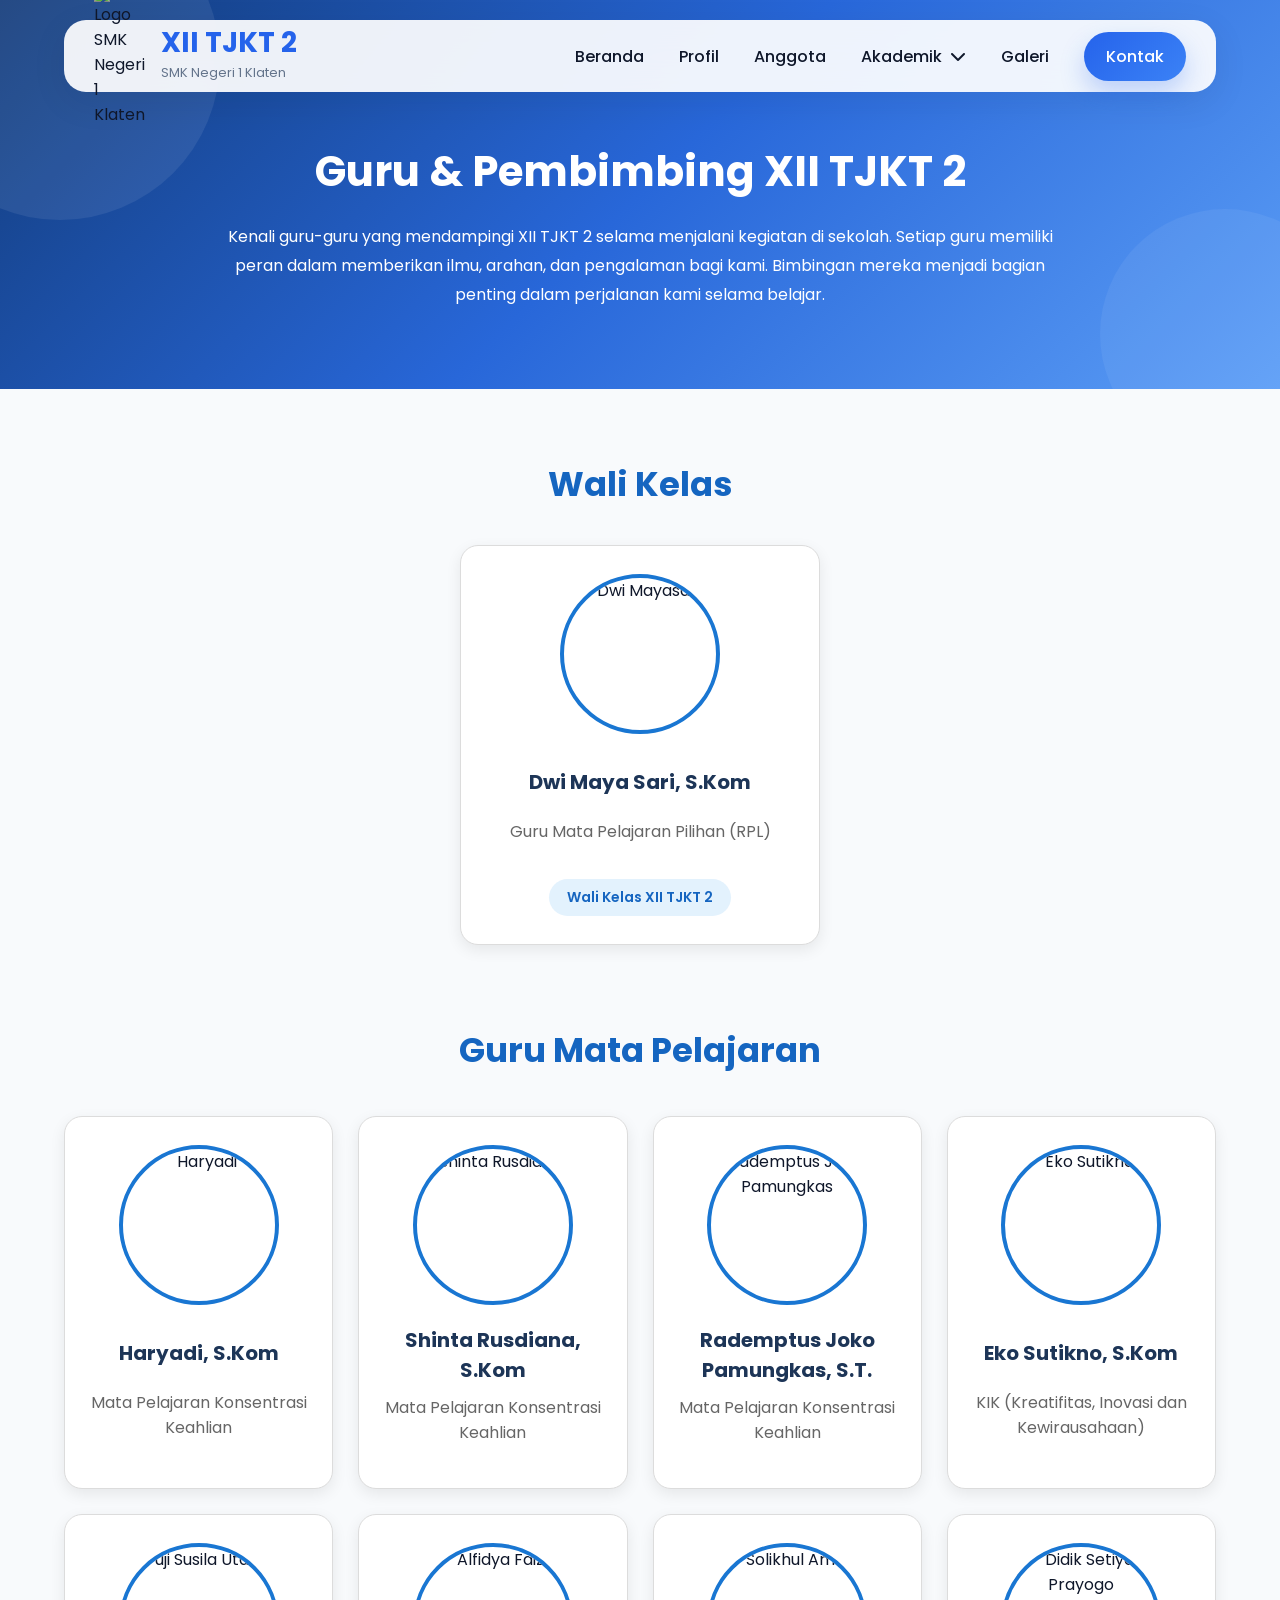
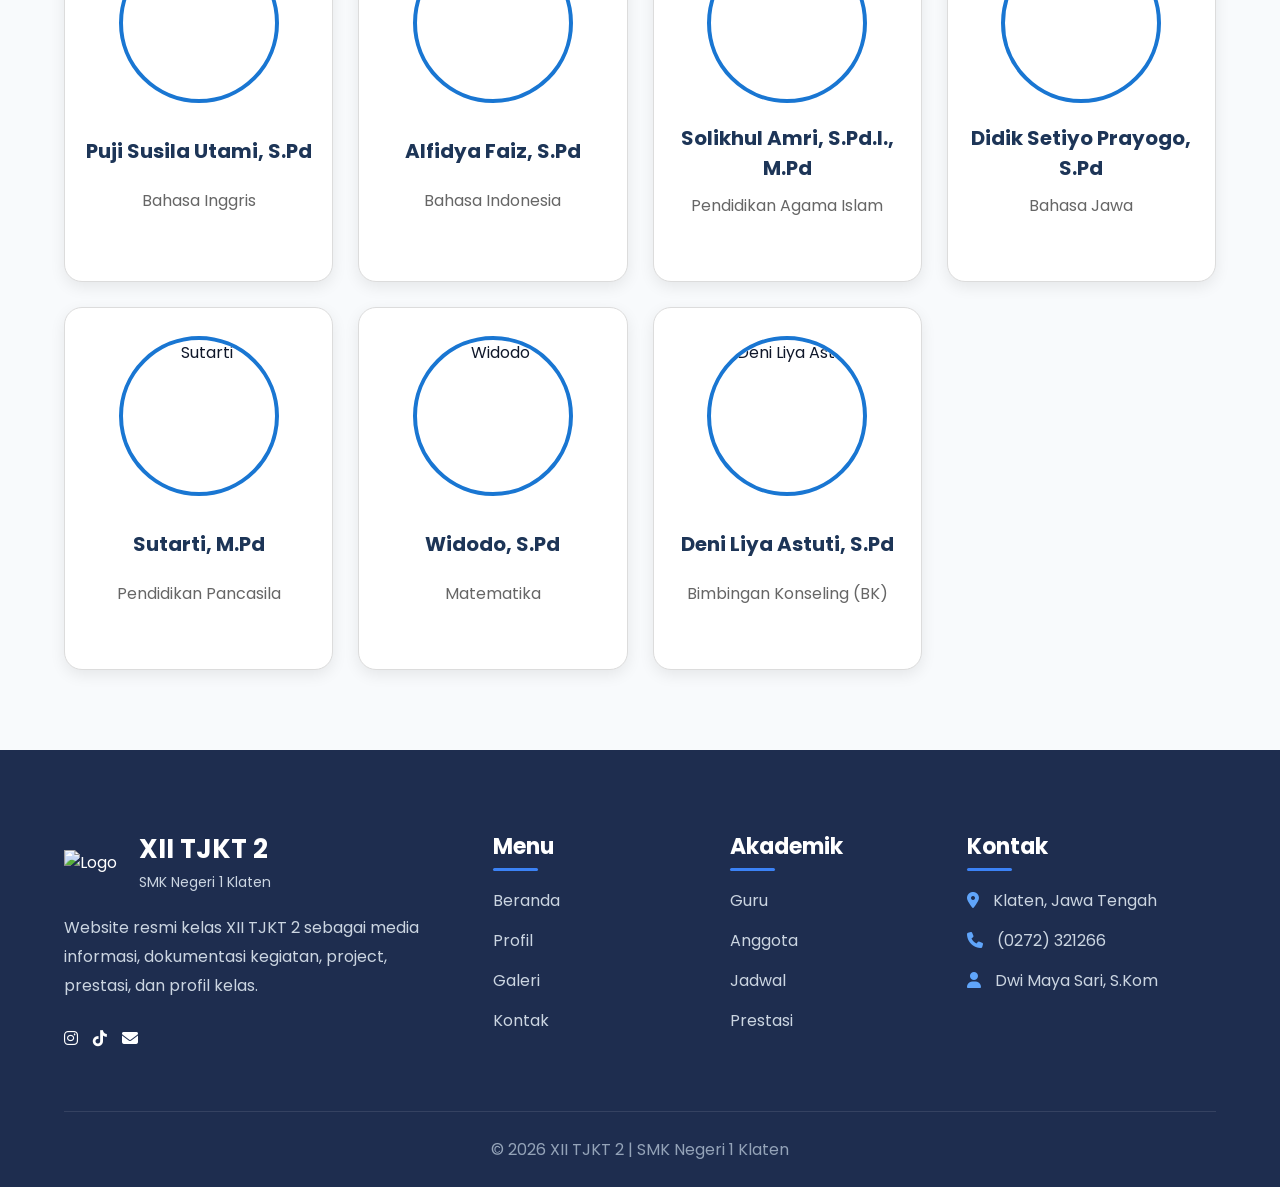
==== guru.html @ 64a410ef "Add files via upload" ====
<!DOCTYPE html>
<html lang="en">
<head>
<meta charset="UTF-8">
<meta name="viewport" content="width=device-width, initial-scale=1.0">
<title>Guru | XII TJKT 2</title>
<link rel="stylesheet" href="style3.css">
<link rel="stylesheet"
href="https://cdnjs.cloudflare.com/ajax/libs/font-awesome/6.6.0/css/all.min.css">
<link rel="icon" href="img/logo.png"> 
</head>
<body>
<!-- ================= NAVBAR ================= -->
    <header>

    <div class="container navbar">

        <!-- Logo -->

        <a href="index.html" class="logo">

            <img src="img/logo.png" alt="Logo SMK Negeri 1 Klaten">

            <div class="logo-text">

                <h2>XII TJKT 2</h2>

                <span>SMK Negeri 1 Klaten</span>

            </div>

        </a>

        <!-- Navigation -->

        <nav>

            <ul class="menu">

                <li>
                    <a href="index.html" >
                        Beranda
                    </a>
                </li>

                <li>
                    <a href="profil.html">
                        Profil
                    </a>
                </li>

                <li>
                    <a href="anggota.html">
                        Anggota
                    </a>
                </li>

                <li class="dropdown">

    <a href="#">
        Akademik
        <i class="fa-solid fa-chevron-down"></i>
    </a>

    <ul class="dropdown-menu">

        <li><a href="guru.html">Guru</a></li>

        <li><a href="jadwal.html">Jadwal</a></li>

        <li><a href="project.html">Project</a></li>

        <li><a href="prestasi.html">Prestasi</a></li>

        <li><a href="kegiatan.html">Kegiatan</a></li>

    </ul>

</li>

                <li>
                    <a href="galeri.html">
                        Galeri
                    </a>
                </li>

                <li>
                    <a href="kontak.html">
                        Kontak
                    </a>
                </li>

            </ul>

        </nav>

    </div>

    </header>

<!-- ================= HEADER ================= -->
<section class="guru-header">
<h1>Guru & Pembimbing XII TJKT 2</h1>

<p>
    Kenali guru-guru yang mendampingi XII TJKT 2 selama menjalani kegiatan di sekolah. Setiap guru memiliki peran dalam memberikan ilmu, arahan, dan pengalaman bagi kami. Bimbingan mereka menjadi bagian penting dalam perjalanan kami selama belajar.
</p>

</section>
<!-- ================= WALI KELAS ================= -->
<section class="wali-kelas">
<h2>Wali Kelas</h2>
<div class="guru-card">
<img src="img/guru/1.webp" alt="Dwi Mayasari">
<h3>Dwi Maya Sari, S.Kom</h3>
<p class="mapel">Guru Mata Pelajaran Pilihan (RPL)</p>
<span>Wali Kelas XII TJKT 2</span>
</div>
</section>
<!-- ================= GURU MATA PELAJARAN ================= -->
<section class="guru-section">
<h2 class="guru-tittle">Guru Mata Pelajaran</h2>
<!-- Guru 2 -->
 <div class="guru-container">
<div class="guru-card">
<img src="img/guru/2.webp" alt="Haryadi">
<h3>Haryadi, S.Kom</h3>
<p class="mapel">Mata Pelajaran Konsentrasi Keahlian</p>
</div>
<!-- Guru 3 -->
<div class="guru-card">
<img src="img/guru/3.webp" alt="Shinta Rusdiana">
<h3>Shinta Rusdiana, S.Kom</h3>
<p class="mapel">Mata Pelajaran Konsentrasi Keahlian</p>
</div>
<!-- Guru 4 -->
<div class="guru-card">
<img src="img/guru/4.webp" alt="Rademptus Joko Pamungkas">
<h3>Rademptus Joko Pamungkas, S.T.</h3>
<p class="mapel">Mata Pelajaran Konsentrasi Keahlian</p>
</div>
<!-- Guru 5 -->
<div class="guru-card">
<img src="img/guru/5.webp" alt="Eko Sutikno">
<h3 >Eko Sutikno, S.Kom</h3>
<p class="mapel">KIK (Kreatifitas, Inovasi dan Kewirausahaan)</p>
</div>
<!-- Guru 6 -->
<div class="guru-card">
<img src="img/guru/6.
webp" alt="Puji Susila Utami">
<h3>Puji Susila Utami, S.Pd</h3>
<p class="mapel">Bahasa Inggris</p>
</div>
<!-- Guru 7 -->
<div class="guru-card">
<img src="img/guru/7.
webp" alt="Alfidya Faiz">
<h3>Alfidya Faiz, S.Pd</h3>
<p class="mapel">Bahasa Indonesia</p>
</div>
<!-- Guru 8 -->
<div class="guru-card">
<img src="img/guru/8.
webp" alt="Solikhul Amri">
<h3>Solikhul Amri, S.Pd.I., M.Pd</h3>
<p class="mapel">Pendidikan Agama Islam</p>
</div>
<!-- Guru 9 -->
<div class="guru-card">
<img src="img/guru/9.
webp" alt="Didik Setiyo Prayogo">
<h3>Didik Setiyo Prayogo, S.Pd</h3>
<p class="mapel">Bahasa Jawa</p>
</div>
<!-- Guru 10 -->
<div class="guru-card">
<img src="img/guru/10.
webp" alt="Sutarti">
<h3>Sutarti, M.Pd</h3>
<p class="mapel">Pendidikan Pancasila</p>
</div>
<!-- Guru 11 -->
<div class="guru-card">
<img src="img/guru/11.
webp" alt="Widodo">
<h3>Widodo, S.Pd</h3>
<p class="mapel">Matematika</p>
</div>
<!-- Guru 12 -->
<div class="guru-card">
<img src="img/guru/12.
webp" alt="Deni Liya Astuti">
<h3>Deni Liya Astuti, S.Pd</h3>
<p class="mapel">Bimbingan Konseling (BK)</p>
</div>
</div>
</section>
<!-- ================= FOOTER ================= -->
<footer class="footer">

    <div class="container">

        <div class="footer-grid">

            <!-- Logo -->

            <div class="footer-box">

                <div class="footer-logo">

                    <img src="img/logo.png" alt="Logo">

                    <div>

                        <h2>XII TJKT 2</h2>

                        <span>SMK Negeri 1 Klaten</span>

                    </div>

                </div>

                <p>
                    Website resmi kelas XII TJKT 2 sebagai media informasi,
                    dokumentasi kegiatan, project, prestasi, dan profil kelas.
                </p>

                <div class="footer-social">
                    <a href="https://www.instagram.com/tjktwoo_/" target="_blank" title="@tjktwoo_">
                        <i class="fab fa-instagram"></i>
                    </a>

                    <a href="https://www.tiktok.com/@tjktwo27/" target="_blank" title="@tjktwo27">
                        <i class="fab fa-tiktok"></i>
                    </a>

                    <a href="https://ngl.link/tjkttwo27" target="_blank" title="Menfess">
                        <i class="fas fa-envelope"></i>
                    </a>
                </div>

            </div>

            <!-- Menu -->

            <div class="footer-box">

                <h3>Menu</h3>

                <ul>

                    <li><a href="index.html">Beranda</a></li>
                    <li><a href="profil.html">Profil</a></li>
                    <li><a href="galeri.html">Galeri</a></li>
                    <li><a href="kontak.html">Kontak</a></li>

                </ul>

            </div>

            <!-- Akademik -->

            <div class="footer-box">

                <h3>Akademik</h3>

                <ul>

                    <li><a href="guru.html">Guru</a></li>
                    <li><a href="anggota.html">Anggota</a></li>
                    <li><a href="jadwal.html">Jadwal</a></li>
                    <li><a href="prestasi.html">Prestasi</a></li>

                </ul>

            </div>

            <!-- Kontak -->

            <div class="footer-box">

                <h3>Kontak</h3>

                <ul>

                    <li>
                        <i class="fas fa-location-dot"></i>
                        Klaten, Jawa Tengah
                    </li>

                    <li>
                        <i class="fas fa-phone"></i>
                        (0272) 321266
                    </li>

                    <li>
                        <i class="fas fa-user"></i>
                        Dwi Maya Sari, S.Kom
                    </li>

                </ul>

            </div>

        </div>

        <div class="footer-bottom">

            <p>
                © 2026 XII TJKT 2 | SMK Negeri 1 Klaten
            </p>

        </div>

    </div>

</footer>
</body>
</html>
---- style3.css ----
/* ========================================
            GOOGLE FONT
======================================== */

@import url('https://fonts.googleapis.com/css2?family=Poppins:wght@300;400;500;600;700;800&display=swap');

/* ========================================
              ROOT
======================================== */

:root{

    --primary:#2563EB;
    --primary-dark:#1D4ED8;
    --secondary:#60A5FA;

    --dark:#0F172A;
    --text:#64748B;

    --white:#FFFFFF;
    --background:#F8FAFC;

    --shadow:0 15px 35px rgba(37,99,235,.15);

    --radius:18px;

    --transition:.35s ease;

}

/* ========================================
             RESET
======================================== */

*{
    margin:0;
    padding:0;
    box-sizing:border-box;
}

html{
    scroll-behavior:smooth;
}

body{

    font-family:'Poppins',sans-serif;

    background:var(--background);

    color:var(--dark);

    overflow-x:hidden;

}

/* ========================================
           CONTAINER
======================================== */

.container{

    width:1180px;

    max-width:90%;

    margin:auto;

}

/* ========================================
          SECTION
======================================== */

section{

    padding:100px 0;

}

/* ========================================
            IMAGE
======================================== */

img{

    max-width:100%;

    display:block;

}

/* ========================================
            LINK
======================================== */

a{

    text-decoration:none;

    color:inherit;

}

ul{

    list-style:none;

}

/* ========================================
            BUTTON
======================================== */

.btn{

    display:inline-flex;

    align-items:center;

    gap:10px;

    padding:15px 30px;

    border-radius:50px;

    background:var(--primary);

    color:white;

    font-weight:600;

    transition:var(--transition);

    box-shadow:var(--shadow);

}

.btn:hover{

    background:var(--primary-dark);

    transform:translateY(-4px);

}

.btn-outline{

    background:transparent;

    color:white;

    border:2px solid rgba(255,255,255,.7);

}

.btn-outline:hover{

    background:white;

    color:var(--primary);

}

/* ========================================
            TITLE
======================================== */

.section-title{

    text-align:center;

    margin-bottom:35px;

}

.section-title h2{

    font-size:42px;

    color:var(--dark);

    margin-bottom:15px;

}

.section-title p{

    color:var(--text);

    max-width:650px;

    margin:auto;

    line-height:1.8;

}
/* ========================================
                NAVBAR
======================================== */

header{

    position:fixed;

    top:20px;

    left:0;

    width:100%;

    z-index:1000;

}

.navbar{

    display:flex;

    justify-content:space-between;

    align-items:center;

    height:72px;

    padding:0 30px;

    background:rgba(255,255,255,.92);

    backdrop-filter:blur(18px);

    border-radius:22px;

    box-shadow:
    0 10px 35px rgba(15,23,42,.08);

    transition:.35s;

}

/* ==========================
        LOGO
========================== */

.logo{

    display:flex;

    align-items:center;

    gap:15px;

}

.logo img{

    width:52px;

}

.logo-text h2{

    font-size:28px;

    color:var(--primary);

    font-weight:700;

    line-height:1.1;

}

.logo-text span{

    font-size:13px;

    color:var(--text);

}

/* ==========================
        MENU
========================== */

.menu{

    display:flex;

    align-items:center;

    gap:35px;

}

.menu>li{

    position:relative;

}

.menu>li>a{

    display:flex;

    align-items:center;

    gap:8px;

    height:72px;

    font-weight:500;

    color:var(--dark);

    transition:.3s;

    position:relative;

}

/* Hover */

.menu>li>a:hover{

    color:var(--primary);

}

/* Underline */

.menu>li>a::after{

    content:"";

    position:absolute;

    left:50%;

    bottom:18px;

    width:0;

    height:3px;

    border-radius:20px;

    background:var(--primary);

    transform:translateX(-50%);

    transition:.3s;

}

.menu>li>a:hover::after,

.menu>li>a.active::after{

    width:100%;

}

.menu>li>a.active{

    color:var(--primary);

    font-weight:600;

}

/* ==========================
        BUTTON KONTAK
========================== */

.menu li:last-child a{

    height:auto;

    padding:12px 22px;

    border-radius:50px;

    background:linear-gradient(135deg,#2563EB,#3B82F6);

    color:white;

    box-shadow:0 12px 25px rgba(37,99,235,.25);

}

.menu li:last-child a::after{

    display:none;

}

.menu li:last-child a:hover{

    transform:translateY(-3px);

}

/* ==========================
        DROPDOWN
========================== */

.dropdown{

    position:relative;

}

.dropdown-menu{

    position:absolute;

    top:78px;

    left:50%;

    transform:translateX(-50%) translateY(15px);

    width:220px;

    background:white;

    border-radius:18px;

    box-shadow:
    0 18px 40px rgba(0,0,0,.08);

    padding:10px 0;

    opacity:0;

    visibility:hidden;

    transition:.35s;

}

.dropdown:hover .dropdown-menu{

    opacity:1;

    visibility:visible;

    transform:translateX(-50%) translateY(0);

}

.dropdown-menu li a{

    display:block;

    padding:13px 20px;

    color:var(--dark);

    transition:.25s;

}

.dropdown-menu li a:hover{

    background:#EFF6FF;

    color:var(--primary);

    padding-left:28px;

}

/* ==========================
        RESPONSIVE
========================== */

@media(max-width:992px){

    .menu{

        display:none;

    }

    .navbar{

        height:70px;

        padding:0 20px;

    }

}
/* ========================================
            PART 3 - HERO
======================================== */

.hero{
    position: relative;
    min-height: 100vh;
    display: flex;
    align-items: center;
    overflow: hidden;
    padding: 150px 0 80px;
    /* background: linear-gradient(135deg, #102A72, #2456D8, #4D8FF5); */
    background: linear-gradient(135deg, #102A72, #2456D8, #4D8FF5);
}

/* Background Decoration */

.hero::before{
    content:"";
    position:absolute;
    width:500px;
    height:500px;
    border-radius:50%;
    background:rgba(255,255,255,.08);
    top:-180px;
    right:-180px;
    filter:blur(40px);
}

.hero::after{
    content:"";
    position:absolute;
    width:450px;
    height:450px;
    border-radius:50%;
    background:rgba(255,255,255,.05);
    bottom:-180px;
    left:-180px;
    filter:blur(60px);
}

.hero-wrapper{
    display:grid;
    grid-template-columns:1.1fr .9fr;
    gap:70px;
    align-items:center;
    position:relative;
    z-index:2;
}

/* ==========================
      HERO TEXT
========================== */

.hero-badge{

    display:inline-flex;
    align-items:center;
    gap:8px;

    background:rgba(255,255,255,.15);

    color:#fff;

    padding:10px 18px;

    border-radius:50px;

    backdrop-filter:blur(10px);

    margin-bottom:25px;

    font-size:14px;

    font-weight:500;

}

/* .hero-text h1{

    font-size:64px;

    line-height:1.1;

    color:white;

    margin-bottom:25px;

    font-weight:800;

}

.hero-text h1 span{

    color:#FFD54F;

} */
.hero-text h1{
    font-size:64px;
    line-height:1.08;
    color:white;
    margin-bottom:25px;
    font-weight:800;
}

.hero-text h1 span{
    color:#FFD54F;
    display:inline-block;
}

.hero-text p{

    color:#E2E8F0;

    font-size:17px;

    line-height:1.9;

    margin-bottom:35px;

    max-width:560px;

}

/* ==========================
      BUTTON
========================== */

.hero-button{

    display:flex;

    gap:18px;

    margin-bottom:40px;

}

.hero-button .btn{

    background:white;

    color:#2563EB;

}

.hero-button .btn:hover{

    background:#EFF6FF;

}

.hero-button .btn-outline{

    border:2px solid rgba(255,255,255,.7);

    color:white;

    background:transparent;

}

.hero-button .btn-outline:hover{

    background:white;

    color:#2563EB;

}

/* ==========================
      STATISTICS
========================== */

.hero-stats{

    display:flex;

    gap:20px;

    flex-wrap:wrap;

}

.stat{

    background:rgba(255,255,255,.12);

    backdrop-filter:blur(15px);

    border:1px solid rgba(255,255,255,.15);

    border-radius:18px;

    padding:18px 30px;

    min-width:120px;

    text-align:center;

}

.stat h3{

    color:white;

    font-size:30px;

    margin-bottom:5px;

}

.stat p{

    color:#E2E8F0;

    font-size:14px;

    margin:0;

}

/* ==========================
      HERO IMAGE
========================== */

.hero-image{

    display:flex;

    justify-content:center;

}

.image-box{

    position:relative;

    width:100%;

    max-width:500px;

}

.image-box::before{

    content:"";

    position:absolute;

    inset:-20px;

    border-radius:35px;

    background:linear-gradient(135deg,#60A5FA,#2563EB);

    opacity:.25;

    filter:blur(35px);

}

.image-box img{

    position:relative;

    width:100%;

    border-radius:28px;

    border:8px solid rgba(255,255,255,.18);

    box-shadow:0 30px 60px rgba(0,0,0,.25);

    animation:float 5s ease-in-out infinite;

}

/* ==========================
      FLOAT
========================== */

@keyframes float{

    0%{
        transform:translateY(0);
    }

    50%{
        transform:translateY(-15px);
    }

    100%{
        transform:translateY(0);
    }

}

/* ==========================
      RESPONSIVE
========================== */

@media(max-width:992px){

.hero{

padding-top:140px;

}

.hero-wrapper{

grid-template-columns:1fr;

text-align:center;

}

.hero-text p{

margin:auto auto 35px;

}

.hero-button{

justify-content:center;

}

.hero-stats{

justify-content:center;

}

.hero-text h1{

font-size:46px;

}

.hero-image{

margin-top:40px;

}

}

@media(max-width:576px){

.hero-text h1{

font-size:36px;

}

.hero-text p{

font-size:15px;

}

.hero-button{

flex-direction:column;

}

.hero-button .btn,
.hero-button .btn-outline{

justify-content:center;

}

.stat{

width:100%;

}

}
/* ========================================
            PART 4 - STATISTICS
======================================== */

.stats{
    margin-top:-25px;
    position:relative;
    z-index:10;
}

.stats-grid{
    display:grid;
    grid-template-columns:repeat(4,1fr);
    gap:20px;
}

.stats-card{
    background:white;
    border-radius:18px;
    padding:24px 18px;
    text-align:center;
    box-shadow:0 10px 30px rgba(15,23,42,.08);
    transition:.35s;
    cursor:pointer;
    border:1px solid rgba(37,99,235,.08);
}

.stats-card:hover{

    transform:translateY(-7px);

    box-shadow:0 18px 35px rgba(37,99,235,.18);

}

/* .stats-icon{

    width:58px;

    height:58px;

    margin:auto;

    margin-bottom:20px;

    border-radius:50%;

    display:flex;

    justify-content:center;

    align-items:center;

    background:linear-gradient(135deg,#2563EB,#60A5FA);

    color:white;

    font-size:30px;

} */
.stats-icon{
    width:58px;
    height:58px;
    margin:0 auto 14px;
    border-radius:50%;
    display:flex;
    justify-content:center;
    align-items:center;
    background:linear-gradient(135deg,#2563EB,#60A5FA);
    color:white;
    font-size:23px;
}

.stats-card h2{

    font-size:30px;

    color:var(--primary);

    margin-bottom:6px;

    font-weight:700;

}

.stats-card p{

    color:var(--text);

    font-size:14px;

    font-weight:500;
    margin:0;
}

/* Hover Icon */

.stats-card:hover .stats-icon{

    transform:rotate(8deg) scale(1.06);

    transition:.35s;

}

/* ========================
      RESPONSIVE
======================== */

@media(max-width:992px){

.stats{

margin-top:30px;

}

.stats-grid{

grid-template-columns:repeat(2,1fr);

}

}

/* @media(max-width:576px){

.stats-grid{

grid-template-columns:1fr;

}

.stats-card{

padding:30px;

}

} */
 @media(max-width:576px){

    .stats-grid{
        grid-template-columns:1fr 1fr;
        gap:12px;
    }

    .stats-card{
        padding:20px 12px;
    }

    .stats-icon{
        width:50px;
        height:50px;
        font-size:20px;
    }

    .stats-card h2{
        font-size:25px;
    }

    .stats-card p{
        font-size:12px;
    }

}
/* ========================================
            PART 5 - ABOUT
======================================== */

.about{

    padding:10px 0 100px;

    background:#F8FAFC;

}
.about-content p{
    margin-bottom:20px;
    color:#64748B;
    line-height:1.9;
    text-align:justify;
}

.about-content .btn{
    margin-top:15px;
}

.about-wrapper{

    display:grid;

    grid-template-columns:1fr 1fr;

    gap:70px;

    align-items:center;

}

/* IMAGE */

.about-image{

    position:relative;

}

.about-image img{

    width:100%;

    border-radius:25px;

    box-shadow:0 20px 50px rgba(0,0,0,.12);

    transition:.4s;

}

.about-image img:hover{

    transform:scale(1.03);

}

.about-image::before{

    content:"";

    position:absolute;

    width:120px;

    height:120px;

    background:#2563EB;

    opacity:.12;

    border-radius:25px;

    top:-20px;

    left:-20px;

    z-index:-1;

}

.about-image::after{

    content:"";

    position:absolute;

    width:180px;

    height:180px;

    border:4px solid #60A5FA;

    border-radius:30px;

    bottom:-20px;

    right:-20px;

    z-index:-1;

}

/* CONTENT */

.about-content h3{

    font-size:40px;

    margin-bottom:20px;

    color:var(--dark);

}

.about-content p{

    color:var(--text);

    line-height:1.9;

    margin-bottom:30px;

}

/* LIST */

.about-list{

    display:grid;

    gap:18px;

    margin-bottom:35px;

}

.about-item{

    display:flex;

    align-items:center;

    gap:15px;

    background:white;

    padding:16px 20px;

    border-radius:15px;

    box-shadow:0 10px 25px rgba(0,0,0,.05);

    transition:.3s;

}

.about-item:hover{

    transform:translateX(8px);

}

.about-item i{

    font-size:22px;

    color:#2563EB;

}

.about-item span{

    font-weight:500;

}

/* RESPONSIVE */

@media(max-width:992px){

.about-wrapper{

grid-template-columns:1fr;

}

.about-content{

text-align:center;

}

.about-item{

justify-content:center;

}

.about-content .btn{

margin:auto;

}

}

/* ========================================
            PART 7 - FOOTER
======================================== */

.footer{

    background:#1e2d4f;

    color:white;

    padding-top:80px;

}


.footer-grid{

    display:grid;

    grid-template-columns:2fr 1fr 1fr 1.3fr;

    gap:45px;

    padding-bottom:60px;

}

.footer-box h3{

    margin-bottom:25px;

    font-size:22px;

    position:relative;

}

.footer-box h3::after{

    content:"";

    position:absolute;

    left:0;

    bottom:-8px;

    width:45px;

    height:3px;

    background:#3B82F6;

    border-radius:20px;

}

.footer-logo{

    display:flex;

    align-items:center;

    gap:15px;

    margin-bottom:20px;

}

.footer-logo img{

    width:60px;

}

.footer-logo h2{

    font-size:26px;

}

.footer-logo span{

    color:#CBD5E1;

    font-size:14px;

}

.footer-box p{

    color:#CBD5E1;

    line-height:1.8;

    margin-bottom:25px;

}

.footer-box ul{

    display:flex;

    flex-direction:column;

    gap:15px;

}

.footer-box ul li{

    color:#CBD5E1;

}

.footer-box ul li a{

    transition:.3s;

}

.footer-box ul li a:hover{

    color:#60A5FA;

    padding-left:8px;

}

.footer-box ul li i{

    margin-right:10px;

    color:#60A5FA;

}

 .footer-social{

    display:flex;

    gap:15px;

}

/* .footer-social a{

    width:45px;

    height:45px;

    display:flex;

    justify-content:center;

    align-items:center;

    background:#1E293B;

    border-radius:50%;

    transition:.3s;

    color:white;

}

.footer-social a:hover{

    background:#2563EB;

    transform:translateY(-5px);

} */
.footer-social a {
    position: relative;
}

.footer-social a::after {
    content: attr(title);
    position: absolute;
    bottom: 48px;
    left: 50%;
    transform: translateX(-50%);
    
    background: #111827;
    color: white;
    padding: 6px 10px;
    border-radius: 6px;
    font-size: 11px;
    white-space: nowrap;

    opacity: 0;
    visibility: hidden;
    transition: 0.2s;
    pointer-events: none;
}

.footer-social a:hover::after {
    opacity: 1;
    visibility: visible;
}

.footer-bottom{

    border-top:1px solid rgba(255,255,255,.1);

    text-align:center;

    padding:25px 0;

    color:#94A3B8;

}

/* =====================
    RESPONSIVE
===================== */

@media(max-width:992px){

.footer-grid{

grid-template-columns:1fr 1fr;

}

}

@media(max-width:600px){

.footer-grid{

grid-template-columns:1fr;

text-align:center;

}

.footer-logo{

justify-content:center;

}

.footer-social{

justify-content:center;

}

.footer-box h3::after{

left:50%;

transform:translateX(-50%);

}

}
/* ========================================
        PART 8 - RESPONSIVE & ANIMATION
======================================== */

/* Smooth Scroll */

html{
    scroll-behavior:smooth;
}

/* Transition */

*{
    transition:.3s ease;
}

/* Fade Up */

@keyframes fadeUp{

    from{
        opacity:0;
        transform:translateY(40px);
    }

    to{
        opacity:1;
        transform:translateY(0);
    }

}

/* Fade Left */

@keyframes fadeLeft{

    from{
        opacity:0;
        transform:translateX(-40px);
    }

    to{
        opacity:1;
        transform:translateX(0);
    }

}

/* Fade Right */

@keyframes fadeRight{

    from{
        opacity:0;
        transform:translateX(40px);
    }

    to{
        opacity:1;
        transform:translateX(0);
    }

}

/* Floating */

@keyframes floating{

    0%{
        transform:translateY(0);
    }

    50%{
        transform:translateY(-12px);
    }

    100%{
        transform:translateY(0);
    }

}

/* Hero */

.hero-text{
    animation:fadeLeft .9s ease;
}

.hero-image{
    animation:fadeRight .9s ease;
}

.image-box img{
    animation:floating 5s ease-in-out infinite;
}

/* Cards */

.stats-card,
.preview-card,
.about-item{

    animation:fadeUp .8s ease;

}

/* Hover */

.stats-card:hover,
.preview-card:hover{

    transform:translateY(-10px);

}

.about-item:hover{

    transform:translateX(10px);

}

.btn:hover{

    transform:translateY(-4px);

}

/* ==========================
      RESPONSIVE
========================== */

@media(max-width:992px){

    section{

        padding:80px 0;

    }

    .hero-wrapper,
    .about-wrapper{

        grid-template-columns:1fr;
        text-align:center;
        gap:50px;

    }

    .hero-text p{

        margin:auto auto 30px;

    }

    .hero-button{

        justify-content:center;

    }

    .hero-stats{

        justify-content:center;

    }

    .stats-grid{

        grid-template-columns:repeat(2,1fr);

    }

    .preview-grid{

        grid-template-columns:1fr;

    }

    .footer-grid{

        grid-template-columns:1fr 1fr;

    }

}

@media(max-width:768px){

    .hero-text h1{

        font-size:42px;

    }

    .section-title h2{

        font-size:34px;

    }

}

@media(max-width:576px){

    .hero{

        padding-top:130px;

    }

    .hero-button{

        flex-direction:column;

    }

    .hero-button .btn,
    .hero-button .btn-outline{

        width:100%;
        justify-content:center;

    }

    .stats-grid{

        grid-template-columns:1fr;

    }

    .footer-grid{

        grid-template-columns:1fr;
        text-align:center;

    }

    .footer-logo{

        justify-content:center;

    }

    .footer-social{

        justify-content:center;

    }

}
/* ========================================
            PART 1 - PROFIL SECTION
======================================== */
/* ========================================
            PROFIL
======================================== */
.profil-header{
    /* background: linear-gradient(135deg, #123B82, #245EDB, #4389F5); */
    background: linear-gradient(135deg, #123B7A, #2867D9, #5B9DF6);
    color:#fff;
    text-align:center;
    padding:145px 20px 135px;
    position:relative;
    overflow:hidden;
}

.profil-header::before{
    content:"";
    position:absolute;
    width:320px;
    height:320px;
    border-radius:50%;
    background:rgba(255,255,255,.08);
    top:-100px;
    left:-100px;
}

.profil-header::after{
    content:"";
    position:absolute;
    width:250px;
    height:250px;
    border-radius:50%;
    background:rgba(255,255,255,.06);
    right:-70px;
    bottom:-70px;
}

.profil-header h1{
    position:relative;
    z-index:2;
    font-size:3rem;
    margin-bottom:20px;
}

.profil-header p{
    position:relative;
    z-index:2;
    max-width:760px;
    margin:auto;
    line-height:1.9;
    color:rgba(255,255,255,.92);
    font-size:1.05rem;
}
.profil{
    background:#f8fbff;
    padding:0 0 90px;
}


/* Judul */

.section-header{
    text-align:center;
    max-width:700px;
    margin:0 auto 60px;
    margin-bottom:50px;
}

.section-header .subtitle{
    display:inline-block;
    background:#dbeafe;
    color:#2563eb;
    padding:8px 20px;
    border-radius:30px;
    font-size:14px;
    font-weight:600;
    margin-bottom:18px;
}

.section-header h1{
    font-size:52px;
    color:#0f172a;
    font-weight:700;
    margin-bottom:18px;
}

.section-header p{
    color:#64748b;
    font-size:18px;
    line-height:1.8;
}

/* Banner */

.profil-banner{
    width:100%;
    margin:-70px auto 60px;
    border-radius:25px;
    overflow:hidden;
    border:8px solid #fff;
    box-shadow:0 20px 50px rgba(0,0,0,.12);
    position:relative;
    z-index:10;
}
.profil-grid{
    display:grid;
    grid-template-columns:350px 1fr;
    gap:35px;
    margin-top:20px;
    margin-bottom:35px;
}

.profil-banner img{
    width:100%;
    height:480px;
    object-fit:cover;
    display:block;
    transition:.4s;
}

.profil-banner:hover img{
    transform:scale(1.03);
}
/* ========================================
        GRID
======================================== */

.profil-grid{

    display:grid;

    grid-template-columns:350px 1fr;

    gap:35px;

    margin-bottom:35px;

}

.visi-misi{

    display:grid;

    grid-template-columns:1fr 1fr;

    gap:35px;

}
/* ========================================
        CARD
======================================== */

.identitas-card,
.tentang-card,
.visi-card,
.misi-card{

    background:#fff;

    padding:35px;

    border-radius:20px;

    box-shadow:0 12px 35px rgba(15,23,42,.08);

    transition:.35s;

    border-top:8px solid #2563eb;

}

.identitas-card:hover,
.tentang-card:hover,
.visi-card:hover,
.misi-card:hover{

    transform:translateY(-8px);

    box-shadow:0 20px 45px rgba(37,99,235,.18);

}

.identitas-card h2,
.tentang-card h2,
.visi-card h2,
.misi-card h2{

    font-size:28px;

    color:#0f172a;

    margin-bottom:25px;

}
/* ========================================
        IDENTITAS
======================================== */

.info-item{

    padding:16px 0;

    border-bottom:1px solid #e5e7eb;

}

.info-item:last-child{

    border:none;

}

.info-item h4{

    color:#2563eb;

    margin-bottom:8px;

    font-size:16px;

}

.info-item p{

    color:#475569;

    line-height:1.7;

}
/* ========================================
        TENTANG
======================================== */

.tentang-card p{

    text-align:justify;

    line-height:2;

    color:#64748b;

    margin-bottom:18px;

}

/* Visi */

.visi-card{

    background:linear-gradient(135deg,#2563eb,#3b82f6);

    color:#fff;

}

.visi-card h2{

    color:#fff;

}

.visi-card p{

    line-height:2;

}

/* Misi */

.misi-card ul{

    list-style:none;

    padding:0;

}

.misi-card li{

    position:relative;

    padding-left:38px;

    margin-bottom:18px;

    line-height:1.8;

    color:#475569;

}

.misi-card li::before{

    content:"✓";

    position:absolute;

    left:0;

    width:24px;

    height:24px;

    border-radius:50%;

    background:#2563eb;

    color:#fff;

    display:flex;

    align-items:center;

    justify-content:center;

    font-size:13px;

}
/* ========================================
        RESPONSIVE
======================================== */

@media(max-width:992px){

    .profil-grid{

        grid-template-columns:1fr;

    }

    .visi-misi{

        grid-template-columns:1fr;

    }

    .profil-banner img{

        height:320px;

    }

}

@media(max-width:768px){

    .section-header h1{

        font-size:38px;

    }

    .section-header p{

        font-size:16px;

    }

    .profil-banner img{

        height:230px;

    }

    .identitas-card,
    .tentang-card,
    .visi-card,
    .misi-card{

        padding:25px;

    }

}
/* ANGGOTA */


/* =========================
   HEADER ANGGOTA
========================= */

.anggota-header{
    /* background: linear-gradient(135deg,#0f4c81,#2d8bd4); */
    background: linear-gradient(135deg, #123B7A, #2867D9, #5B9DF6);
    color:#fff;
    text-align:center;
    padding:140px 20px 80px;
    position: relative;
    overflow: hidden;
}
.anggota-header::before{
    content: "";
    position: absolute;
    width: 320px;
    height: 320px;
    border-radius: 50%;
    background: rgba(255,255,255,.08);
    top: -100px;
    left: -100px;
}

.anggota-header::after{
    content: "";
    position: absolute;
    width: 250px;
    height: 250px;
    border-radius: 50%;
    background: rgba(255,255,255,.06);
    right: -70px;
    bottom: -70px;
}

.anggota-header h1{
    font-size:40px;
    margin-bottom:15px;
}

.anggota-header p{
    max-width:750px;
    margin:auto;
    opacity:.95;
}

/* =========================
   STATISTIK
========================= */

.statistik{
    padding:50px 0;
}

.statistik-grid{
    display:flex;
    justify-content:center;
    gap:30px;
    flex-wrap:wrap;
}

.card-stat{
    background:#fff;
    width:180px;
    height:140px;

    display:flex;
    align-items:center;
    justify-content:center;
    flex-direction:column;

    text-align:center;
    border-radius:18px;
    box-shadow:0 12px 30px rgba(0,0,0,.1);
    transition:.3s;
    box-sizing:border-box;
}

.card-stat i{
    font-size:32px;
    color:#1976d2;
}

/* .card-stat h2{
    font-size:30px;
    line-height:1;
    margin-bottom:5px;
} */
.card-stat h2{
    color:#0f4c81;
    font-size:2rem;
    margin:5px 0;
    text-align:center;
}

/* .card-stat p{
    color:#666;
    text-align: center;
} */
.card-stat p{
    color:#64748b;
    margin:0;
    text-align:center;
}

/* =========================
   DAFTAR ANGGOTA
========================= */


 .anggota{
    background:#f8fafc;
    padding:35px 0;
}

.anggota-grid{

    display:grid;

    grid-template-columns:repeat(auto-fit,minmax(275px,1fr));

    gap:22px;

}
/* .anggota-grid {
    background: #ffffff;
    border-radius: 24px;
    padding: 50px;
    box-shadow: 0 8px 25px rgba(0, 0, 0, 0.08);

    display: grid;
    grid-template-columns:repeat(auto-fit,minmax(240px,1fr));
    gap: 20px;
    width: 100%;
    max-width: 1400;
    margin: 0 auto;
} */
/* .container-anggota {
    width: 90%;
    max-width: 1400px;
    margin: auto;
    padding: 20px;
}
.anggota-grid {
    background: #ffffff;
    border-radius: 24px;
    padding: 50px;
    box-shadow: 0 8px 25px rgba(0, 0, 0, 0.08);

    display: grid;
    grid-template-columns: repeat(4, 1fr);
    gap: 20px;

    width: 100%;
    max-width: none;
    margin: 0 auto;
    box-sizing: border-box;
} */


/* CARD */


.anggota-card{
    background:#fff;
    border:1px solid #ddd;
    border-radius:18px;
    padding:25px 20px;
    text-align:center;
    display:flex;
    flex-direction:column;
    align-items:center;
    transition:all .35s ease;
    cursor:pointer;
    box-shadow:0 5px 15px rgba(0,0,0,.08);
}


.anggota-card:hover{
    transform:translateY(-10px) scale(1.03);
    border-color:#2196f3;
    box-shadow:0 18px 35px rgba(33,150,243,.25);
}
/* FOTO */
.anggota-card img{
    width:120px;
    height:120px;
    border-radius:50%;
    object-fit:cover;
    border:4px solid #1976d2;
    display:block;
    margin:0 auto 15px auto;  
    transition:all .35s ease;
}
.anggota-card:hover img{
    transform:scale(1.08);
}

/* NAMA */

.anggota-card h3{

    font-size:18px;

    margin-bottom:8px;

    min-height:55px;

    color:#1d3557;

}

/* ABSEN */

.absen{

    color:#666;

    font-size:14px;

    margin-bottom:15px;
}

/* JABATAN */

.jabatan{

    display:inline-block;

    background:#e3f2fd;

    color:#1565c0;

    padding:8px 14px;

    border-radius:50px;

    font-size:13px;

    font-weight:600;

}
.section-title{
    text-align:center;
    margin-bottom:45px;
}

.section-title h2{
    font-size:34px;
    color:#1565c0;
}

.section-title p{
    color:#666;
    margin-top:8px;
}

.section-title::after{
    content:"";
    width:70px;
    height:4px;
    background:#1976d2;
    display:block;
    margin:15px auto 0;
    border-radius:20px;
}
.anggota{
    position:relative;
    overflow:hidden;
}

.anggota::before{
    content:"";
    position:absolute;
    width:350px;
    height:350px;
    background:#1976d2;
    opacity:.06;
    border-radius:50%;
    top:-150px;
    left:-150px;
    filter:blur(60px);
}

.anggota::after{
    content:"";
    position:absolute;
    width:300px;
    height:300px;
    background:#64b5f6;
    opacity:.06;
    border-radius:50%;
    bottom:-120px;
    right:-120px;
    filter:blur(60px);
}
/* ===========================
   HEADER GURU
=========================== */

.guru-header{
    background: linear-gradient(135deg, #123B7A, #2867D9, #5B9DF6);
    color:#fff;
    text-align:center;
    padding:140px 20px 80px;
    position: relative;
    overflow: hidden;
}
.guru-header::before{
    content: "";
    position: absolute;
    width: 320px;
    height: 320px;
    border-radius: 50%;
    background: rgba(255,255,255,.08);
    top: -100px;
    left: -100px;
}

.guru-header::after{
    content: "";
    position: absolute;
    width: 250px;
    height: 250px;
    border-radius: 50%;
    background: rgba(255,255,255,.06);
    right: -70px;
    bottom: -70px;
}

.guru-header h1{
    font-size:42px;
    margin-bottom:20px;
}

.guru-header p{
    max-width:850px;
    margin:auto;
    line-height:1.8;
    font-size:16px;
}

/* ===========================
   WALI KELAS
=========================== */

.wali-kelas{
    padding:70px 0 40px;
    text-align:center;
}

.wali-kelas h2{
    font-size:34px;
    color:#1565c0;
    margin-bottom:35px;
}

.wali-kelas .guru-card{
    max-width:360px;
    margin:auto;
}

/* ===========================
   GURU
=========================== */

.guru-section{
    padding:40px 0 80px;
}

.guru-title,
.guru-tittle{
    text-align:center;
    font-size:34px;
    color:#1565c0;
    margin-bottom:40px;
}

/* ===========================
   GRID GURU
=========================== */

.guru-container{

    width:90%;
    max-width:1300px;
    margin:auto;

    display:grid;

    grid-template-columns:repeat(auto-fit,minmax(260px,1fr));

    gap:25px;

}

/* ===========================
   CARD GURU
=========================== */

.guru-card{
    background:#fff;
    border:1px solid #dcdcdc;
    border-radius:18px;
    padding:28px 20px;
    display:flex;
    flex-direction:column;
    align-items:center;     /* semua isi di tengah */
    justify-content:flex-start;
    text-align:center;
    transition:.3s;
    box-shadow:0 5px 15px rgba(0,0,0,.08);
}

.guru-card:hover{

    transform:translateY(-8px);

    border-color:#1976d2;

    box-shadow:0 15px 30px rgba(0,0,0,.12);

}

/* FOTO */

.guru-card img{
    width:160px;
    height:160px;
    object-fit:cover;
    border-radius:50%;
    border:4px solid #1976d2;
    display:block;
    margin:0 auto 20px auto;   /* benar-benar di tengah */
}

/* NAMA */

.guru-card h3{

    font-size:20px;

    color:#1d3557;

    margin-bottom:10px;

    min-height:55px;

    display:flex;

    justify-content:center;

    align-items:center;

}

/* MAPEL */

.mapel{

    color:#666;

    margin-bottom:15px;

    min-height:45px;

}

/* LABEL */

.guru-card span{

    display:inline-block;

    background:#e3f2fd;

    color:#1565c0;

    padding:8px 18px;

    border-radius:50px;

    font-size:14px;

    font-weight:600;

}

/* ===========================
   RESPONSIVE
=========================== */

@media(max-width:768px){

.guru-header h1{
    font-size:32px;
}

.guru-container{
    grid-template-columns:repeat(2,1fr);
}

}

@media(max-width:500px){

.guru-container{
    grid-template-columns:1fr;
}

.guru-card img{
    width:140px;
    height:140px;
}

}
/* ===========================
   HEADER JADWAL
=========================== */

.jadwal-header{
    background: linear-gradient(135deg, #123B7A, #2867D9, #5B9DF6);
    color:#fff;
    text-align:center;
    padding:140px 20px 80px;
    position: relative;
    overflow: hidden;
}
.jadwal-header::before{
    content: "";
    position: absolute;
    width: 320px;
    height: 320px;
    border-radius: 50%;
    background: rgba(255,255,255,.08);
    top: -100px;
    left: -100px;
}

.jadwal-header::after{
    content: "";
    position: absolute;
    width: 250px;
    height: 250px;
    border-radius: 50%;
    background: rgba(255,255,255,.06);
    right: -70px;
    bottom: -70px;
}

.jadwal-header h1{
    font-size:42px;
    margin-bottom:20px;
}

.jadwal-header p{
    max-width:850px;
    margin:auto;
    line-height:1.8;
}
/* ===========================
   INFO
=========================== */

.jadwal-info{
    display:flex;
    justify-content:center;
    gap:25px;
    flex-wrap:wrap;
    padding:45px 0 20px;
}

.info-box{
    width:220px;
    background:#fff;
    border:1px solid #ddd;
    border-radius:16px;
    text-align:center;
    padding:20px;
    box-shadow:0 5px 15px rgba(0,0,0,.08);
    transition:.3s;
}

.info-box:hover{
    transform:translateY(-6px);
    box-shadow:0 15px 30px rgba(33,150,243,.15);
}

.info-box h2{
    font-size:36px;
    color:#1976d2;
}

.info-box p{
    color:#666;
}
/* ===========================
   CONTAINER
=========================== */

.jadwal-container{
    width:90%;
    max-width:1300px;
    margin:10px auto 70px;
}

.jadwal-row{
    display:grid;
    grid-template-columns:repeat(3,1fr);
    gap:25px;
    margin-bottom:25px;
}

.jadwal-row.bawah{
    grid-template-columns:repeat(2,1fr);
    width:68%;
    margin:auto;
}
/* ===========================
   CARD
=========================== */

.jadwal-card{
    background:#fff;
    border:1px solid #ddd;
    border-radius:18px;
    overflow:hidden;
    box-shadow:0 5px 15px rgba(0,0,0,.08);
    transition:.3s;
}

.jadwal-card:hover{
    transform:translateY(-8px);
    box-shadow:0 18px 35px rgba(33,150,243,.18);
}

.jadwal-card h2{
    background:#1976d2;
    color:#fff;
    text-align:center;
    padding:15px;
    font-size:24px;
}
table{
    width:100%;
    border-collapse:collapse;
}

th{
    background:#e3f2fd;
    color:#1565c0;
    padding:12px;
    font-size:15px;
}

td{
    padding:12px;
    border-top:1px solid #eee;
    text-align:center;
    font-size:14px;
}

tr:hover td{
    background:#f8fbff;
}
@media(max-width:992px){

.jadwal-row{
    grid-template-columns:1fr;
}

.jadwal-row.bawah{
    width:100%;
    grid-template-columns:1fr;
}

}

@media(max-width:768px){

.jadwal-header h1{
    font-size:32px;
}

.info-box{
    width:250px;
}

}
/* PROJECT */
/* ================= HEADER PROJECT ================= */

/* ================= HERO PROJECT ================= */

.project-header{
    background: linear-gradient(135deg, #123B7A, #2867D9, #5B9DF6);
    color: #fff;
    text-align: center;
    padding: 145px 20px 130px;
    position: relative;
    overflow: hidden;
}

.project-header::before{
    content: "";
    position: absolute;
    width: 320px;
    height: 320px;
    border-radius: 50%;
    background: rgba(255,255,255,.08);
    top: -100px;
    left: -100px;
}

.project-header::after{
    content: "";
    position: absolute;
    width: 250px;
    height: 250px;
    border-radius: 50%;
    background: rgba(255,255,255,.06);
    right: -70px;
    bottom: -70px;
}

.project-header h1{
    position: relative;
    z-index: 2;
    font-size: 3rem;
    margin-bottom: 20px;
}

.project-header p{
    position: relative;
    z-index: 2;
    max-width: 760px;
    margin: auto;
    line-height: 1.9;
    color: rgba(255,255,255,.92);
}
/* ================= PROJECT ================= */

/* .project-container{
    background:#fff;
    max-width: 1400px;
    margin: auto;
    padding: 70px;
    display: grid;
    grid-template-columns: repeat(auto-fit,minmax(330px,1fr));
    gap: 30px;
} */

.project-container{
    max-width:1500px;
    margin:-50px auto 80px;
    padding:60px;
    background:#fff;
    border-radius:25px;
    box-shadow:0 15px 40px rgba(0,0,0,.1);

    display:grid;
    grid-template-columns:repeat(auto-fit,minmax(380px,1fr));
    gap:30px;

    position:relative;
    z-index:10;
}
.project-card{
    background: #fff;
    border-radius: 20px;
    overflow: hidden;
    box-shadow: 0 12px 30px rgba(0,0,0,.08);
    transition: .35s ease;
    display: flex;
    flex-direction: column;
}

.project-card:hover{
    transform: translateY(-10px);
    box-shadow: 0 18px 40px rgba(15,76,129,.18);
}

.project-card img{
    width: 100%;
    height: 220px;
    object-fit: cover;
    transition: .4s;
}

.project-card:hover img{
    transform: scale(1.05);
}

.project-card h2{
    padding: 22px 22px 12px;
    color: #0f4c81;
    font-size: 1.35rem;
}

.project-card p{
    padding: 0 22px;
    color: #666;
    line-height: 1.8;
    font-size: .95rem;
}

.project-card h4{
    padding: 18px 22px 8px;
    color: #0f4c81;
    font-size: 1rem;
}

.project-card ul{
    padding: 0 22px;
    margin-bottom: 15px;
    list-style: none;
}

.project-card ul li{
    display: inline-block;
    margin: 6px 8px 0 0;
    padding: 8px 16px;
    background: #eef5ff;
    color: #0f4c81;
    border-radius: 30px;
    font-size: .85rem;
    font-weight: 600;
}

.project-card p:last-child{
    margin: auto 22px 22px;
    padding: 14px 18px;
    background: #f6f8fb;
    border-left: 5px solid #0f4c81;
    border-radius: 10px;
    color: #444;
    font-weight: 600;
}

/* ================= PROJECT END ================= */

.project-end{
    max-width: 1000px;
    margin: 80px auto;
    padding: 55px 40px;
    text-align: center;
    border-radius: 24px;
    background: linear-gradient(135deg,#0f4c81,#2d8bd4);
    color: white;
    box-shadow: 0 15px 40px rgba(0,0,0,.15);
}

.project-end h2{
    font-size: 2rem;
    margin-bottom: 20px;
}

.project-end p{
    max-width: 720px;
    margin: auto;
    line-height: 1.9;
    color: rgba(255,255,255,.9);
}

/* ================= RESPONSIVE ================= */

@media(max-width:768px){

    .project-header{
        margin-top: 90px;
    }

    .project-header h1{
        font-size: 2rem;
    }

    .project-header p{
        font-size: .95rem;
    }

    .project-card img{
        height: 200px;
    }

    .project-end{
        margin: 60px 20px;
        padding: 40px 25px;
    }

    .project-end h2{
        font-size: 1.6rem;
    }

}
/* PRESTASI */
/* ================= HERO PRESTASI ================= */

.prestasi-header{
    background: linear-gradient(135deg, #123B7A, #2867D9, #5B9DF6);
    color:#fff;
    text-align:center;
    padding:145px 20px 140px;
    position:relative;
    overflow:hidden;
}

.prestasi-header::before{
    content:"";
    position:absolute;
    width:320px;
    height:320px;
    border-radius:50%;
    background:rgba(255,255,255,.08);
    top:-100px;
    left:-100px;
}

.prestasi-header::after{
    content:"";
    position:absolute;
    width:250px;
    height:250px;
    border-radius:50%;
    background:rgba(255,255,255,.06);
    right:-70px;
    bottom:-70px;
}

.prestasi-header h1{
    position:relative;
    z-index:2;
    font-size:3rem;
    margin-bottom:20px;
}

.prestasi-header p{
    position:relative;
    z-index:2;
    max-width:760px;
    margin:auto;
    line-height:1.9;
    color:rgba(255,255,255,.9);
}
/* ================= PRESTASI ================= */

.prestasi-container{
    max-width:1700px;
    margin:-55px auto 80px;
    padding:45px;
    background:#fff;
    border-radius:25px;
    box-shadow:0 15px 40px rgba(0,0,0,.1);

    display:grid;
    grid-template-columns:repeat(auto-fit,minmax(320px,1fr));
    gap:30px;

    position:relative;
    z-index:10;
}

.prestasi-card{
    background:#fff;
    border-radius:18px;
    overflow:hidden;
    border:1px solid #eee;
    box-shadow:0 10px 25px rgba(0,0,0,.08);
    transition:.35s;
}

.prestasi-card:hover{
    transform:translateY(-10px);
    box-shadow:0 18px 35px rgba(15,76,129,.18);
}

.prestasi-card img{
    width:100%;
    height:220px;
    object-fit:cover;
    transition:.4s;
}

.prestasi-card:hover img{
    transform:scale(1.05);
}

.prestasi-card h2{
    padding:22px 22px 10px;
    color:#0f4c81;
    font-size:1.3rem;
    line-height:1.5;
}

.prestasi-card p{
    padding:0 22px;
    color:#666;
    line-height:1.8;
}

.prestasi-card h4{
    padding:18px 22px 10px;
    color:#0f4c81;
}

.prestasi-card ul{
    list-style:none;
    padding:0 22px 22px;
}

.prestasi-card li{
    background:#f5f7fb;
    border-left:4px solid #0f4c81;
    margin-bottom:12px;
    padding:12px 15px;
    border-radius:8px;
    color:#444;
}
/* ================= PRESTASI END ================= */

.prestasi-end{
    max-width:1000px;
    margin:80px auto;
    padding:55px 40px;
    text-align:center;
    background:linear-gradient(135deg,#0f4c81,#2d8bd4);
    color:#fff;
    border-radius:24px;
    box-shadow:0 15px 40px rgba(0,0,0,.15);
}

.prestasi-end h2{
    font-size:2rem;
    margin-bottom:20px;
}

.prestasi-end p{
    max-width:720px;
    margin:auto;
    line-height:1.9;
    color:rgba(255,255,255,.9);
}
@media(max-width:768px){

    .prestasi-header{
        padding:120px 20px 120px;
    }

    .prestasi-header h1{
        font-size:2.2rem;
    }

    .prestasi-container{
        margin:-60px 20px 60px;
        padding:25px;
    }

}
/* KEGIATAN */
/* ================= HERO KEGIATAN ================= */

.kegiatan-header{
    background: linear-gradient(135deg, #123B7A, #2867D9, #5B9DF6);
    color:#fff;
    text-align:center;
    padding:145px 20px 140px;
    position:relative;
    overflow:hidden;
}

.kegiatan-header::before{
    content:"";
    position:absolute;
    width:320px;
    height:320px;
    border-radius:50%;
    background:rgba(255,255,255,.08);
    top:-100px;
    left:-100px;
}

.kegiatan-header::after{
    content:"";
    position:absolute;
    width:250px;
    height:250px;
    border-radius:50%;
    background:rgba(255,255,255,.06);
    right:-70px;
    bottom:-70px;
}

.kegiatan-header h1{
    position:relative;
    z-index:2;
    font-size:3rem;
    margin-bottom:20px;
}

.kegiatan-header p{
    position:relative;
    z-index:2;
    max-width:760px;
    margin:auto;
    line-height:1.9;
    color:rgba(255,255,255,.9);
}
/* ================= KEGIATAN ================= */

.kegiatan-container{
    max-width:1500px;
    margin:-100px auto 80px;
    padding:45px;
    background:#fff;
    border-radius:25px;
    box-shadow:0 15px 40px rgba(0,0,0,.1);

    display:grid;
    grid-template-columns:repeat(auto-fit,minmax(320px,1fr));
    gap:30px;

    position:relative;
    z-index:10;
}
.kegiatan-card{
    background:#fff;
    border-radius:18px;
    overflow:hidden;
    border:1px solid #eee;
    box-shadow:0 10px 25px rgba(0,0,0,.08);
    transition:.35s;
}

.kegiatan-card:hover{
    transform:translateY(-10px);
    box-shadow:0 18px 35px rgba(15,76,129,.18);
}

.kegiatan-card img{
    width:100%;
    height:400px;
    object-fit:cover;
    transition:.4s;
}

.kegiatan-card:hover img{
    transform:scale(1.05);
}

.kegiatan-card h2{
    padding:22px 22px 10px;
    color:#0f4c81;
    font-size:1.3rem;
}

.kegiatan-card p{
    padding:0 22px;
    color:#666;
    line-height:1.8;
}

.kegiatan-card h4{
    padding:18px 22px 10px;
    color:#0f4c81;
}

.kegiatan-card ul{
    list-style:none;
    padding:0 22px 22px;
}

.kegiatan-card li{
    background:#f5f7fb;
    border-left:4px solid #0f4c81;
    margin-bottom:12px;
    padding:12px 15px;
    border-radius:8px;
    color:#444;
}
/* ================= KEGIATAN END ================= */

.kegiatan-end{
    max-width:1000px;
    margin:80px auto;
    padding:55px 40px;
    text-align:center;
    background:linear-gradient(135deg,#0f4c81,#2d8bd4);
    color:#fff;
    border-radius:24px;
    box-shadow:0 15px 40px rgba(0,0,0,.15);
}

.kegiatan-end h2{
    font-size:2rem;
    margin-bottom:20px;
}

.kegiatan-end p{
    max-width:720px;
    margin:auto;
    line-height:1.9;
    color:rgba(255,255,255,.9);
}
@media(max-width:768px){

    .kegiatan-header{
        padding:120px 20px 120px;
    }

    .kegiatan-header h1{
        font-size:2.2rem;
    }

    .kegiatan-container{
        margin:-60px 20px 60px;
        padding:25px;
    }

}
/* GALERI */
/* ================= GALERI ================= */
/* Judul tiap angkatan */

.galeri-title{
    margin:25px 0 30px;
    text-align:center;
}

.galeri-title h2{
    display:inline-block;
    font-size:32px;
    color:#1e3a8a;
    font-weight:700;
    position:relative;
    padding-bottom:12px;
}

.galeri-title h2::after{
    content:"";
    position:absolute;
    left:50%;
    bottom:0;
    transform:translateX(-50%);
    width:80px;
    height:4px;
    background:#3b82f6;
    border-radius:10px;
}

/* Grid foto */

.galeri-grid{
    display:grid;
    grid-template-columns:repeat(4,1fr);
    gap:25px;
    margin-bottom:50px;
}

/* Card */
.galeri-card:hover{
    transform:translateY(-8px);
}

.galeri-card img{
    width:100%;
    height:220px;
    object-fit:cover;
    display:block;
    transition:.4s;
}

.galeri-card:hover img{
    transform:scale(1.08);
}

/* Responsive */

@media(max-width:992px){
    .galeri-grid{
        grid-template-columns:repeat(2,1fr);
    }
}

@media(max-width:576px){
    .galeri-grid{
        grid-template-columns:1fr;
    }
}
.galeri-container{
    max-width: 1400px;
    margin: -60px auto 80px;
    padding: 45px;
    background: #fff;
    border-radius: 25px;
    box-shadow: 0 15px 40px rgba(0,0,0,.1);
    position: relative;
    z-index: 10;
}
.galeri-card{
    background:#fff;
    border-radius:18px;
    overflow:hidden;
    border:1px solid #eee;
    box-shadow:0 10px 25px rgba(0,0,0,.08);
    transition:.35s;
}

.galeri-card:hover{
    transform:translateY(-8px);
    box-shadow:0 18px 35px rgba(15,76,129,.18);
}

.galeri-card img{
    width:100%;
    height:220px;
    object-fit:cover;
    transition:.4s;
}

.galeri-card:hover img{
    transform:scale(1.05);
}

/* Tablet */

@media(max-width:1100px){

    .galeri-grid{
    grid-template-columns:repeat(2,1fr);
}

}

/* HP */

@media(max-width:768px){

.galeri-grid{
    grid-template-columns:1fr;
}

.galeri-container{
    margin:-60px 20px 60px;
    padding:25px;
}

}
/* ================= HERO GALERI ================= */

.galeri-header{
    background: linear-gradient(135deg, #123B7A, #2867D9, #5B9DF6);
    color: #fff;
    text-align: center;
    padding: 145px 20px 140px;
    position: relative;
    overflow: hidden;
}

.galeri-header::before{
    content: "";
    position: absolute;
    width: 320px;
    height: 320px;
    border-radius: 50%;
    background: rgba(255,255,255,.08);
    top: -100px;
    left: -100px;
}

.galeri-header::after{
    content: "";
    position: absolute;
    width: 250px;
    height: 250px;
    border-radius: 50%;
    background: rgba(255,255,255,.06);
    right: -70px;
    bottom: -70px;
}

.galeri-header h1{
    position: relative;
    z-index: 2;
    font-size: 3rem;
    font-weight: 700;
    margin-bottom: 20px;
}

.galeri-header p{
    position: relative;
    z-index: 2;
    max-width: 760px;
    margin: auto;
    line-height: 1.9;
    font-size: 1.05rem;
    color: rgba(255,255,255,.9);
}
/* ================= GALERI END ================= */

.galeri-end{
    max-width: 1000px;
    margin: 80px auto;
    padding: 55px 40px;
    text-align: center;
    background: linear-gradient(135deg,#0f4c81,#2d8bd4);
    color: #fff;
    border-radius: 24px;
    box-shadow: 0 15px 40px rgba(0,0,0,.15);
}

.galeri-end h2{
    font-size: 2rem;
    margin-bottom: 20px;
}

.galeri-end p{
    max-width: 720px;
    margin: auto;
    line-height: 1.9;
    color: rgba(255,255,255,.9);
}
/* KONTAK */
/* ================= HERO KONTAK ================= */

.kontak-header{
    background: linear-gradient(135deg, #123B7A, #2867D9, #5B9DF6);
    color:#fff;
    text-align:center;
    padding:150px 20px 80px;
    position:relative;
    overflow:hidden;
}

.kontak-header::before{
    content:"";
    position:absolute;
    width:320px;
    height:320px;
    border-radius:50%;
    background:rgba(255,255,255,.08);
    top:-100px;
    left:-100px;
}

.kontak-header::after{
    content:"";
    position:absolute;
    width:250px;
    height:250px;
    border-radius:50%;
    background:rgba(255,255,255,.06);
    right:-70px;
    bottom:-70px;
}

.kontak-header h1{
    position:relative;
    z-index:2;
    font-size:3rem;
    margin-bottom:20px;
}

.kontak-header p{
    position:relative;
    z-index:2;
    max-width:760px;
    margin:auto;
    line-height:1.9;
    color:rgba(255,255,255,.9);
}
/* ================= KONTAK ================= */

/* ================= KONTAK CONTENT ================= */

/* ================= KONTAK CONTENT ================= */

.kontak-content{
    max-width:1200px;
    margin:-20px auto 80px;
    position:relative;
    z-index:10;
}

.kontak-row{
    display:grid;
    grid-template-columns:1fr 1fr;
    gap:30px;
    margin-bottom:30px;
}


/* ================= CARD ================= */

/* ========================================
        KONTAK KELAS
======================================== */

/* .contact-card{
    background:#fff;
    border-radius:24px;
    padding:32px;
    box-shadow:0 15px 40px rgba(15,23,42,.08);
} */
.kontak-card{ background:#fff; border-radius:22px; padding:35px; border:1px solid #edf1f7; box-shadow:0 12px 35px rgba(0,0,0,.08); transition:.35s; }

.kontak-card h2{
    display:flex;
    align-items:center;
    gap:16px;
    color:#0F4C81;
    font-size:26px;
    margin-bottom:25px;
}

.kontak-card h2 i{
    width:52px;
    height:52px;
    display:flex;
    align-items:center;
    justify-content:center;
    background:#EFF6FF;
    color:#2563EB;
    border-radius:15px;
}


/* ITEM KONTAK */

.contact-item{
    display:flex;
    align-items:flex-start;
    gap:12px;

    padding:12px 0;

    border-bottom:1px solid #E2E8F0;
}

.contact-item:last-child{
    border-bottom:none;
}

/* .contact-item:hover{
    transform:translateX(5px);
} */


/* ICON */

/* .contact-icon{
    width:38px;
    height:38px;
    min-width:38px;
    display:flex;
    align-items:center;
    justify-content:center;
    background:#EFF6FF;
    color:#2563EB;
    border-radius:10px;
    font-size:17px;
} */
/* .contact-item .contact-icon{
    width:38px;
    height:38px;
    min-width:38px;

    display:flex;
    align-items:center;
    justify-content:center;

    background:#EFF6FF;
    color:#2563EB;

    border-radius:10px;

    font-size:16px;
} */


/* ISI */

.contact-info{
    display:flex;
    flex-direction:column;

    gap:3px;

    flex:1;
    min-width:0;
}

.contact-info strong{
    color:#1E293B;
    font-size:14px;
    font-weight:700;
    line-height:1.4;
}

.contact-info span{
    color:#64748B;
    font-size:13px;
    line-height:1.5;
}


/* LINK INSTAGRAM / TIKTOK */

.contact-info > a{
    display:flex;
    flex-direction:column;
    gap:3px;
    text-decoration:none;
}

.contact-info > a strong{
    color:#1E293B;
}

.contact-info > a span{
    color:#64748B;
}

.contact-info > a:hover strong,
.contact-info > a:hover span{
    color:#2563EB;
}


/* WHATSAPP */

.contact-phone{
    display:flex !important;
    flex-direction:row !important;
    align-items:center;

    gap:6px;

    margin-top:2px;

    text-decoration:none;

    color:#64748B !important;
    font-size:12px;
}

.contact-phone i{
    color:#25D366;
    font-size:14px;
}

.contact-phone:hover{
    color:#2563EB !important;
}


/* ========================================
        RESPONSIVE
======================================== */

/* @media(max-width:576px){

    .contact-card{
        padding:24px 20px;
    }

    .contact-card h2{
        font-size:23px;
    }

    .contact-item{
        gap:12px;
    }

} */

/* .kontak-icon{
    width:58px;
    height:58px;
    display:flex;
    align-items:center;
    justify-content:center;
    background:#eaf3ff;
    color:#2563eb;
    border-radius:16px;
    font-size:24px;
    margin-bottom:20px;
} */
.kontak-icon{
    width:58px;
    height:58px;
    display:inline-flex;
    align-items:center;
    justify-content:center;
    background:#eaf3ff;
    color:#2563eb;
    border-radius:16px;
    font-size:24px;
    margin:0 15px 20px 0;
    vertical-align:middle;
}

.kontak-card:hover .kontak-icon{
    background:#2563eb;
    color:#fff;
} 

/* .kontak-card h2{
    color:#0f4c81;
    font-size:1.5rem;
    margin-bottom:20px;
} */
.kontak-card h2{
    color:#0f4c81;
    font-size:1.5rem;
    margin:0 0 20px 0;
    display:inline-block;
    vertical-align:middle;
}

.kontak-card h3{
    color:#334155;
    margin-bottom:15px;
}

.kontak-card p{
    color:#64748b;
    line-height:1.8;
    margin-bottom:18px;
}


/* ================= MAP ================= */

.map-box{
    overflow:hidden;
    border-radius:15px;
    margin-top:10px;
}

.map-box a{
    display:block;
}

.map-box img{
    width:100%;
    height:230px;
    display:block;
    object-fit:cover;
    transition:.4s;
}

.map-box:hover img{
    transform:scale(1.04);
}

.map-text{
    text-align:center;
    font-size:13px;
    margin-top:12px !important;
    margin-bottom:0 !important;
}

.map-text i{
    color:#2563eb;
    margin-right:5px;
}


/* ================= KONTAK KELAS ================= */

.kontak-item{
    display:flex;
    align-items:flex-start;
    gap:15px;
    padding:15px 0;
    border-bottom:1px solid #e5e7eb;
}

.kontak-item:last-child{
    border-bottom:none;
}

.kontak-item > i{
    width:40px;
    height:40px;
    display:flex;
    align-items:center;
    justify-content:center;
    background:#eef5ff;
    color:#2563eb;
    border-radius:10px;
    flex-shrink:0;
}

.kontak-item div{
    display:flex;
    flex-direction:column;
    gap:3px;
}

.kontak-item strong{
    color:#334155;
}

.kontak-item span{
    color:#64748b;
    font-size:14px;
}


/* ================= FORM PESAN ================= */

.pesan-desc{
    margin-top:-10px;
}

.form-group{
    margin-bottom:16px;
}

.form-group label{
    display:block;
    margin-bottom:7px;
    color:#334155;
    font-size:14px;
    font-weight:600;
}

.form-group input,
.form-group textarea{
    width:100%;
    box-sizing:border-box;
    padding:12px 14px;
    border:1px solid #dbe3ee;
    border-radius:10px;
    font-family:'Poppins',sans-serif;
    font-size:14px;
    outline:none;
}

.form-group textarea{
    resize:vertical;
}

.form-group input:focus,
.form-group textarea:focus{
    border-color:#2563eb;
    box-shadow:0 0 0 3px rgba(37,99,235,.1);
}

.pesan-card button{
    width:100%;
    border:none;
    padding:13px;
    border-radius:10px;
    background:linear-gradient(135deg,#0f4c81,#2d8bd4);
    color:#fff;
    font-family:'Poppins',sans-serif;
    font-weight:600;
    cursor:pointer;
    transition:.3s;
}

.pesan-card button:hover{
    transform:translateY(-3px);
    box-shadow:0 10px 25px rgba(15,76,129,.2);
}


/* ================= KONTAK END ================= */

.kontak-end{
    max-width:1000px;
    margin:0 auto 80px;
    padding:55px 40px;
    text-align:center;
    background:linear-gradient(135deg,#0f4c81,#2d8bd4);
    color:#fff;
    border-radius:24px;
    box-shadow:0 15px 40px rgba(0,0,0,.15);

    position:relative;
    top:-50px;
}

.kontak-end h2{
    font-size:2rem;
    margin-bottom:20px;
}

.kontak-end p{
    max-width:720px;
    margin:auto;
    line-height:1.9;
    color:rgba(255,255,255,.9);
}


/* ================= RESPONSIVE ================= */

@media(max-width:900px){

    .kontak-content{
        margin:-60px 20px 60px;
    }

    .kontak-row{
        grid-template-columns:1fr;
    }

}

@media(max-width:600px){

    .kontak-card{
        padding:25px;
    }

    .kontak-end{
        margin:60px 20px;
        padding:40px 25px;
    }

}


/* ================= FORM PESAN ================= */

.pesan-desc{
    margin-top:-10px;
}

.form-group{
    margin-bottom:16px;
}

.form-group label{
    display:block;
    margin-bottom:7px;
    color:#334155;
    font-size:14px;
    font-weight:600;
}

.form-group input,
.form-group textarea{
    width:100%;
    box-sizing:border-box;
    padding:12px 14px;
    border:1px solid #dbe3ee;
    border-radius:10px;
    font-family:'Poppins',sans-serif;
    font-size:14px;
    outline:none;
}

.form-group textarea{
    resize:vertical;
}

.form-group input:focus,
.form-group textarea:focus{
    border-color:#2563eb;
    box-shadow:0 0 0 3px rgba(37,99,235,.1);
}

.pesan-card button{
    width:100%;
    border:none;
    padding:13px;
    border-radius:10px;
    background:linear-gradient(135deg,#0f4c81,#2d8bd4);
    color:#fff;
    font-family:'Poppins',sans-serif;
    font-weight:600;
    cursor:pointer;
    transition:.3s;
}

.pesan-card button:hover{
    transform:translateY(-3px);
    box-shadow:0 10px 25px rgba(15,76,129,.2);
}


/* ================= KONTAK END ================= */

.kontak-end{
    max-width:1000px;
    margin:80px auto;
    padding:55px 40px;
    text-align:center;
    background:linear-gradient(135deg,#0f4c81,#2d8bd4);
    color:#fff;
    border-radius:24px;
    box-shadow:0 15px 40px rgba(0,0,0,.15);
}

.kontak-end h2{
    font-size:2rem;
    margin-bottom:20px;
}

.kontak-end p{
    max-width:720px;
    margin:auto;
    line-height:1.9;
    color:rgba(255,255,255,.9);
}


/* ================= RESPONSIVE ================= */

@media(max-width:900px){

    .kontak-content{
        margin:-60px 20px 60px;
    }

    .kontak-row{
        grid-template-columns:1fr;
    }

}

@media(max-width:600px){

    .kontak-card{
        padding:25px;
    }

    .kontak-end{
        margin:60px 20px;
        padding:40px 25px;
    }

}


/* ================= KIRIM PESAN ================= */

.pesan-section{
    max-width:900px;
    margin:80px auto;
    padding:50px;
    background:#fff;
    border-radius:25px;
    box-shadow:0 15px 40px rgba(0,0,0,.1);
}

.pesan-header{
    text-align:center;
    margin-bottom:35px;
}

.pesan-header h2{
    color:#0f4c81;
    font-size:2rem;
    margin-bottom:12px;
}

.pesan-header p{
    color:#64748b;
    line-height:1.8;
}

.form-group{
    margin-bottom:22px;
}

.form-group label{
    display:block;
    margin-bottom:8px;
    color:#334155;
    font-weight:600;
}

.form-group input,
.form-group textarea{
    width:100%;
    padding:14px 16px;
    border:1px solid #dbe3ee;
    border-radius:12px;
    font-family:'Poppins', sans-serif;
    font-size:14px;
    outline:none;
    transition:.3s;
    box-sizing:border-box;
}

.form-group textarea{
    resize:vertical;
}

.form-group input:focus,
.form-group textarea:focus{
    border-color:#2563eb;
    box-shadow:0 0 0 3px rgba(37,99,235,.1);
}

.pesan-section button{
    width:100%;
    padding:14px;
    border:none;
    border-radius:12px;
    background:linear-gradient(135deg,#0f4c81,#2d8bd4);
    color:#fff;
    font-family:'Poppins',sans-serif;
    font-size:15px;
    font-weight:600;
    cursor:pointer;
    transition:.3s;
}

.pesan-section button:hover{
    transform:translateY(-3px);
    box-shadow:0 10px 25px rgba(15,76,129,.25);
}

.pesan-section button i{
    margin-right:8px;
}





/* ========================================
        CONTACT LINK
======================================== */

.contact-info a{
    text-decoration:none;
    color:inherit;
}

.contact-info a strong{
    display:block;
    color:#1E3A5F;
    font-size:15px;
    margin-bottom:4px;
}

.contact-info a span{
    display:block;
    color:#64748B;
    font-size:14px;
}


/* Hover Instagram & TikTok */

.contact-info > a:hover strong{
    color:#2563EB;
}

.contact-info > a:hover span{
    color:#2563EB;
}


/* ========================================
        WHATSAPP
======================================== */

.contact-phone{
    display:flex !important;
    align-items:center;
    gap:7px;
    margin-top:5px;
    color:#64748B !important;
    font-size:13px;
    transition:.25s;
}

.contact-phone i{
    color:#E83E7B;
    font-size:15px;
}

.contact-phone:hover{
    color:#2563EB !important;
}

.contact-phone:hover i{
    color:#25D366;
}


/* ========================================
        CONTACT ITEM HOVER
======================================== */

.contact-item{
    transition:.3s ease;
}

.contact-item:hover{
    transform:translateX(5px);
}


/* Icon */

.contact-icon{
    transition:.3s ease;
}

.contact-item:hover .contact-icon{
    transform:scale(1.05);
}
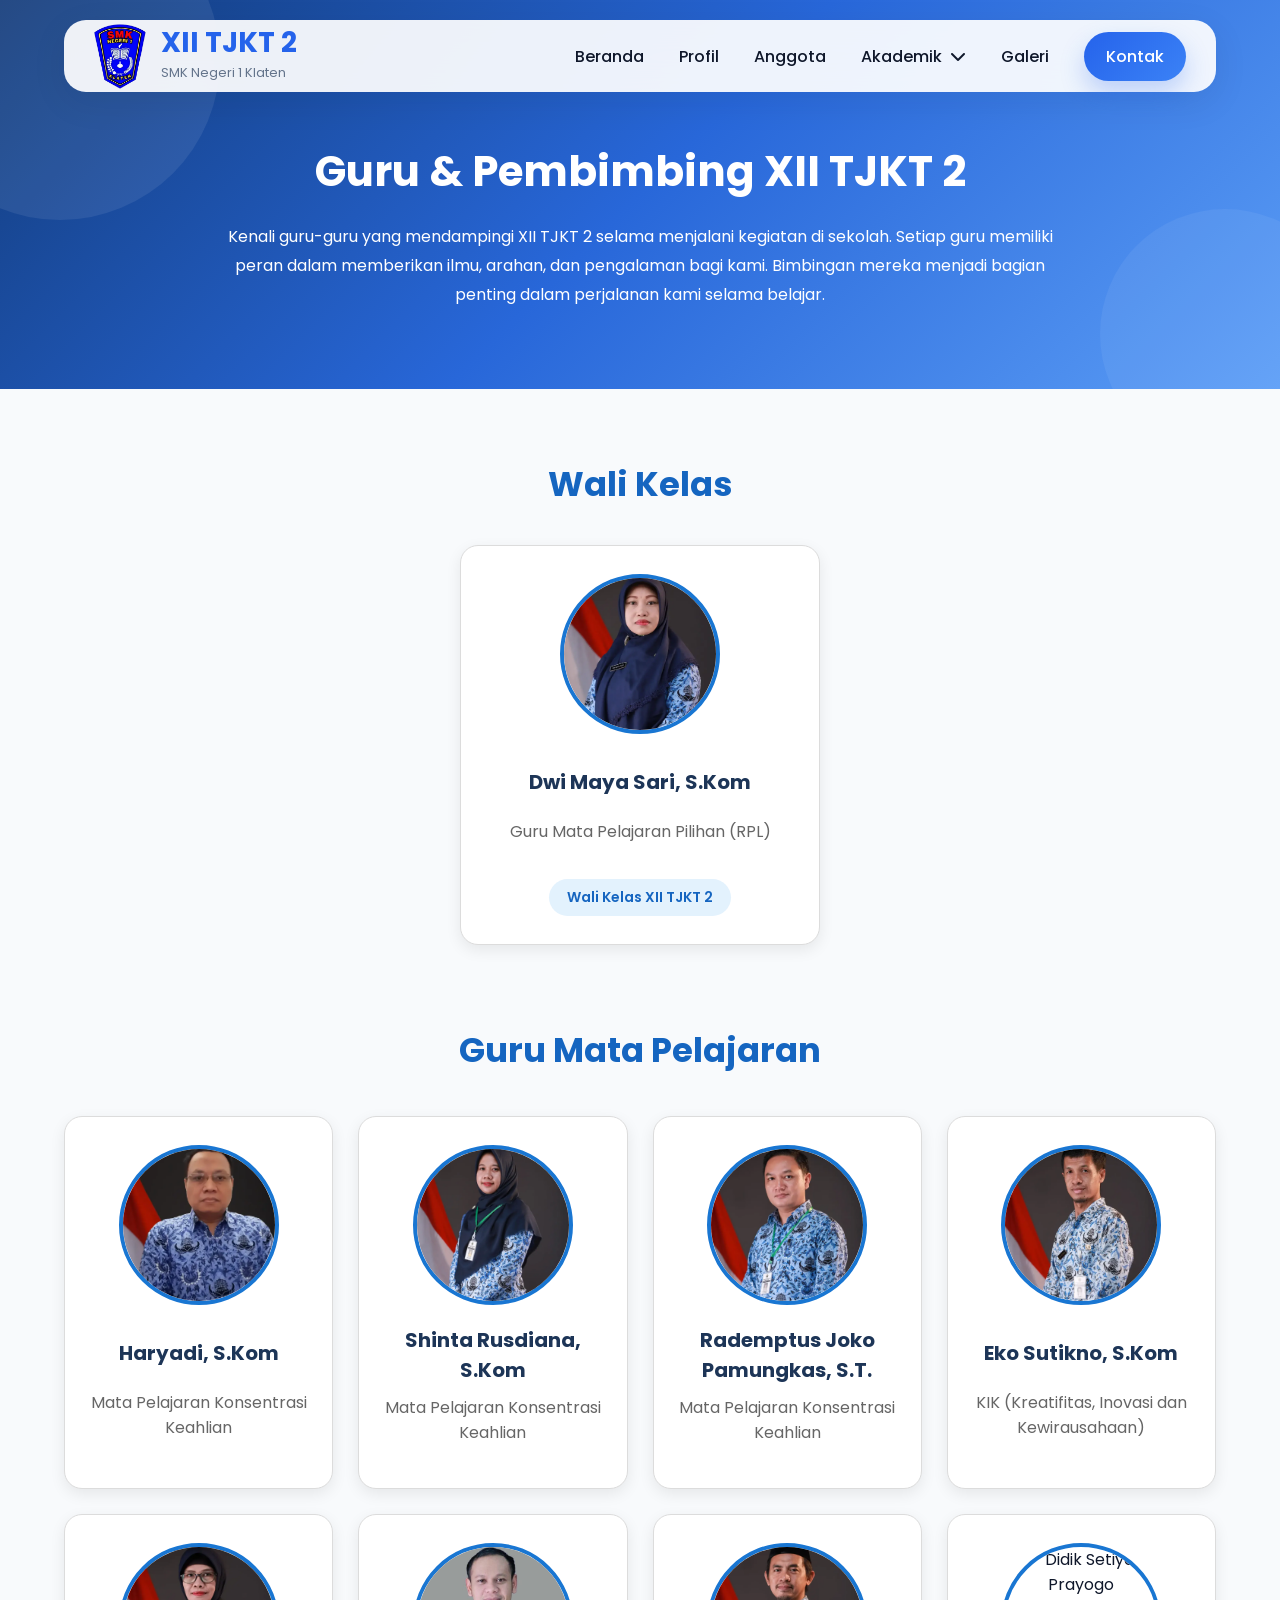
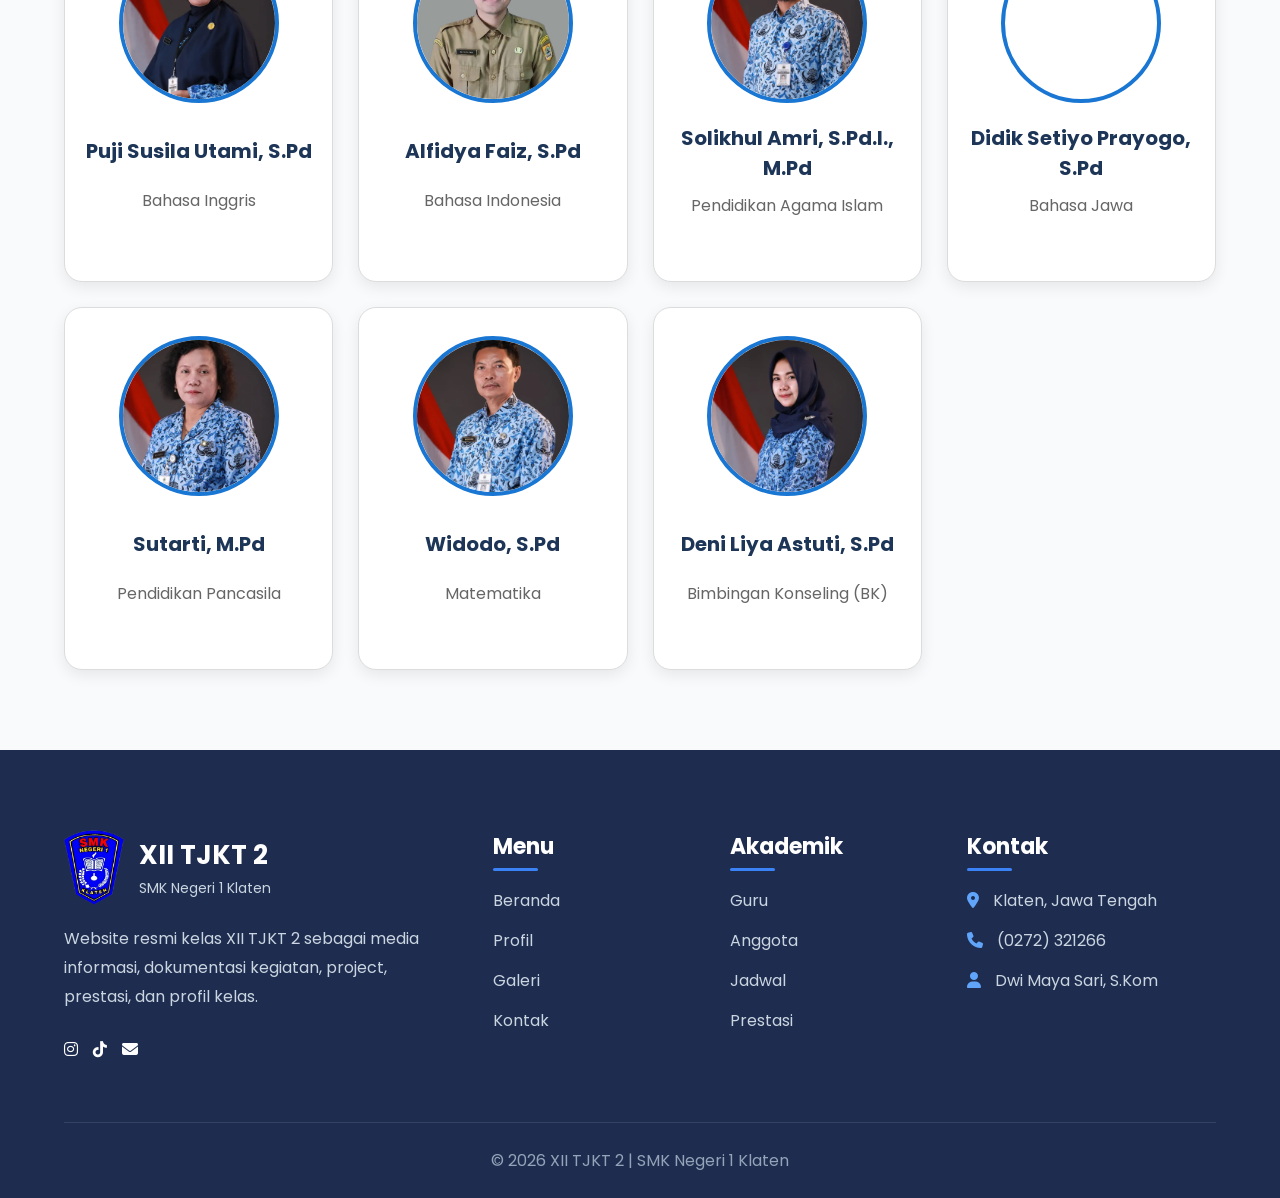
==== commit 14f81fde: "Update guru.html" ====
--- a/guru.html
+++ b/guru.html
@@ -155,7 +155,7 @@
 <!-- Guru 7 -->
 <div class="guru-card">
 <img src="img/guru/7.
-webp" alt="Alfidya Faiz">
+jpeg" alt="Alfidya Faiz">
 <h3>Alfidya Faiz, S.Pd</h3>
 <p class="mapel">Bahasa Indonesia</p>
 </div>
@@ -317,4 +317,4 @@
 
 </footer>
 </body>
-</html>+</html>
--- a/style3.css
+++ b/style3.css
@@ -474,24 +474,114 @@
 /* ==========================
         RESPONSIVE
 ========================== */
-
-@media(max-width:992px){
-
-    .menu{
-
-        display:none;
-
-    }
-
-    .navbar{
-
-        height:70px;
-
-        padding:0 20px;
-
-    }
-
-}
+/* =========================
+   NAVBAR HP - FIX
+   ========================= */
+
+@media (max-width: 576px) {
+
+    header {
+        top: 8px;
+        left: 0;
+        right: 0;
+        z-index: 9999;
+    }
+
+    .navbar {
+        width: 94%;
+        min-height: 55px;
+        height: auto;
+        margin: 0 auto;
+        padding: 8px 10px;
+
+        display: flex;
+        flex-direction: column;
+        align-items: center;
+        gap: 6px;
+
+        box-sizing: border-box;
+    }
+
+    /* LOGO */
+    .logo {
+        width: 100%;
+        display: flex;
+        justify-content: center;
+        align-items: center;
+        gap: 7px;
+    }
+
+    .logo img {
+        width: 35px;
+        height: auto;
+    }
+
+    .logo-text h2 {
+        font-size: 16px;
+        margin: 0;
+    }
+
+    .logo-text span {
+        font-size: 9px;
+    }
+
+    /* MENU */
+    .menu {
+        width: 100%;
+        display: flex !important;
+        flex-wrap: wrap;
+        justify-content: center;
+        align-items: center;
+
+        gap: 3px 4px;
+        margin: 0;
+        padding: 0;
+    }
+
+    .menu li {
+        margin: 0;
+        padding: 0;
+    }
+
+    .menu li a {
+        display: flex;
+        align-items: center;
+        justify-content: center;
+
+        height: 28px;
+        padding: 0 6px;
+
+        font-size: 9px;
+        line-height: 1;
+        white-space: nowrap;
+
+        box-sizing: border-box;
+    }
+
+    /* TOMBOL KONTAK */
+    .menu li:last-child a {
+        height: 28px;
+        padding: 0 8px;
+        font-size: 9px;
+    }
+
+
+    /* =========================
+       JUDUL TIDAK TERTUTUP NAVBAR
+       ========================= */
+
+    .page-header,
+    .section-header,
+    .guru-header,
+    .jadwal-header,
+    .project-header,
+    .prestasi-header,
+    .kegiatan-header {
+        margin-top: 130px;
+    }
+
+}
+
 /* ========================================
             PART 3 - HERO
 ======================================== */
@@ -3009,7 +3099,8 @@
 @media(max-width:768px){
 
     .project-header{
-        margin-top: 90px;
+        margin-top: 0;
+        padding: 150px 20px 80px;
     }
 
     .project-header h1{
@@ -4349,4 +4440,166 @@
 
 .contact-item:hover .contact-icon{
     transform:scale(1.05);
-}+}
+
+
+
+
+
+
+/* =========================
+   FOOTER MOBILE
+========================= */
+@media (max-width: 768px) {
+
+    footer {
+        padding: 45px 20px 20px;
+    }
+
+    .footer-container {
+        width: 100%;
+        max-width: 100%;
+        margin: auto;
+    }
+
+    .footer-brand {
+        text-align: center;
+        margin-bottom: 30px;
+    }
+
+    .footer-brand img {
+        width: 70px;
+        margin-bottom: 10px;
+    }
+
+    .footer-brand h2 {
+        font-size: 24px;
+        margin-bottom: 6px;
+    }
+
+    .footer-brand p {
+        font-size: 14px;
+        line-height: 1.6;
+        max-width: 330px;
+        margin: auto;
+    }
+
+    .footer-social {
+        justify-content: center;
+        gap: 18px;
+        margin-top: 20px;
+    }
+
+    .footer-social a {
+        font-size: 20px;
+    }
+
+    /* MENU + AKADEMIK */
+    .footer-links {
+        display: grid;
+        grid-template-columns: 1fr 1fr;
+        gap: 25px;
+        text-align: center;
+        margin-top: 35px;
+    }
+
+    .footer-links h3 {
+        font-size: 20px;
+        margin-bottom: 15px;
+    }
+
+    .footer-links ul {
+        padding: 0;
+        margin: 0;
+        list-style: none;
+    }
+
+    .footer-links li {
+        margin-bottom: 9px;
+    }
+
+    .footer-links a {
+        font-size: 14px;
+    }
+
+    /* KONTAK */
+    .footer-contact {
+        text-align: center;
+        margin-top: 35px;
+    }
+
+    .footer-contact h3 {
+        font-size: 20px;
+        margin-bottom: 18px;
+    }
+
+    .footer-contact p {
+        font-size: 14px;
+        margin: 10px 0;
+    }
+
+    .footer-bottom {
+        margin-top: 30px;
+        padding-top: 18px;
+        text-align: center;
+    }
+
+    .footer-bottom p {
+        font-size: 13px;
+    }
+}
+
+
+
+
+
+
+
+
+
+@media (max-width: 768px) {
+
+    .anggota-grid {
+        grid-template-columns: repeat(2, 1fr);
+        gap: 12px;
+        padding: 0 12px;
+    }
+
+    .anggota-card {
+        padding: 12px 8px;
+        border-radius: 10px;
+    }
+
+    .anggota-card img {
+        width: 55px;
+        height: 55px;
+    }
+
+    .anggota-card h3 {
+        font-size: 10px;
+        line-height: 1.3;
+    }
+
+    .anggota-card p {
+        font-size: 8px;
+        line-height: 1.3;
+    }
+
+    .anggota-card span {
+        font-size: 7px;
+    }
+
+    .anggota-header {
+        padding: 100px 18px 45px;
+    }
+
+    .anggota-header h1 {
+        font-size: 24px;
+    }
+
+    .anggota-header p {
+        font-size: 11px;
+        line-height: 1.6;
+    }
+
+}
